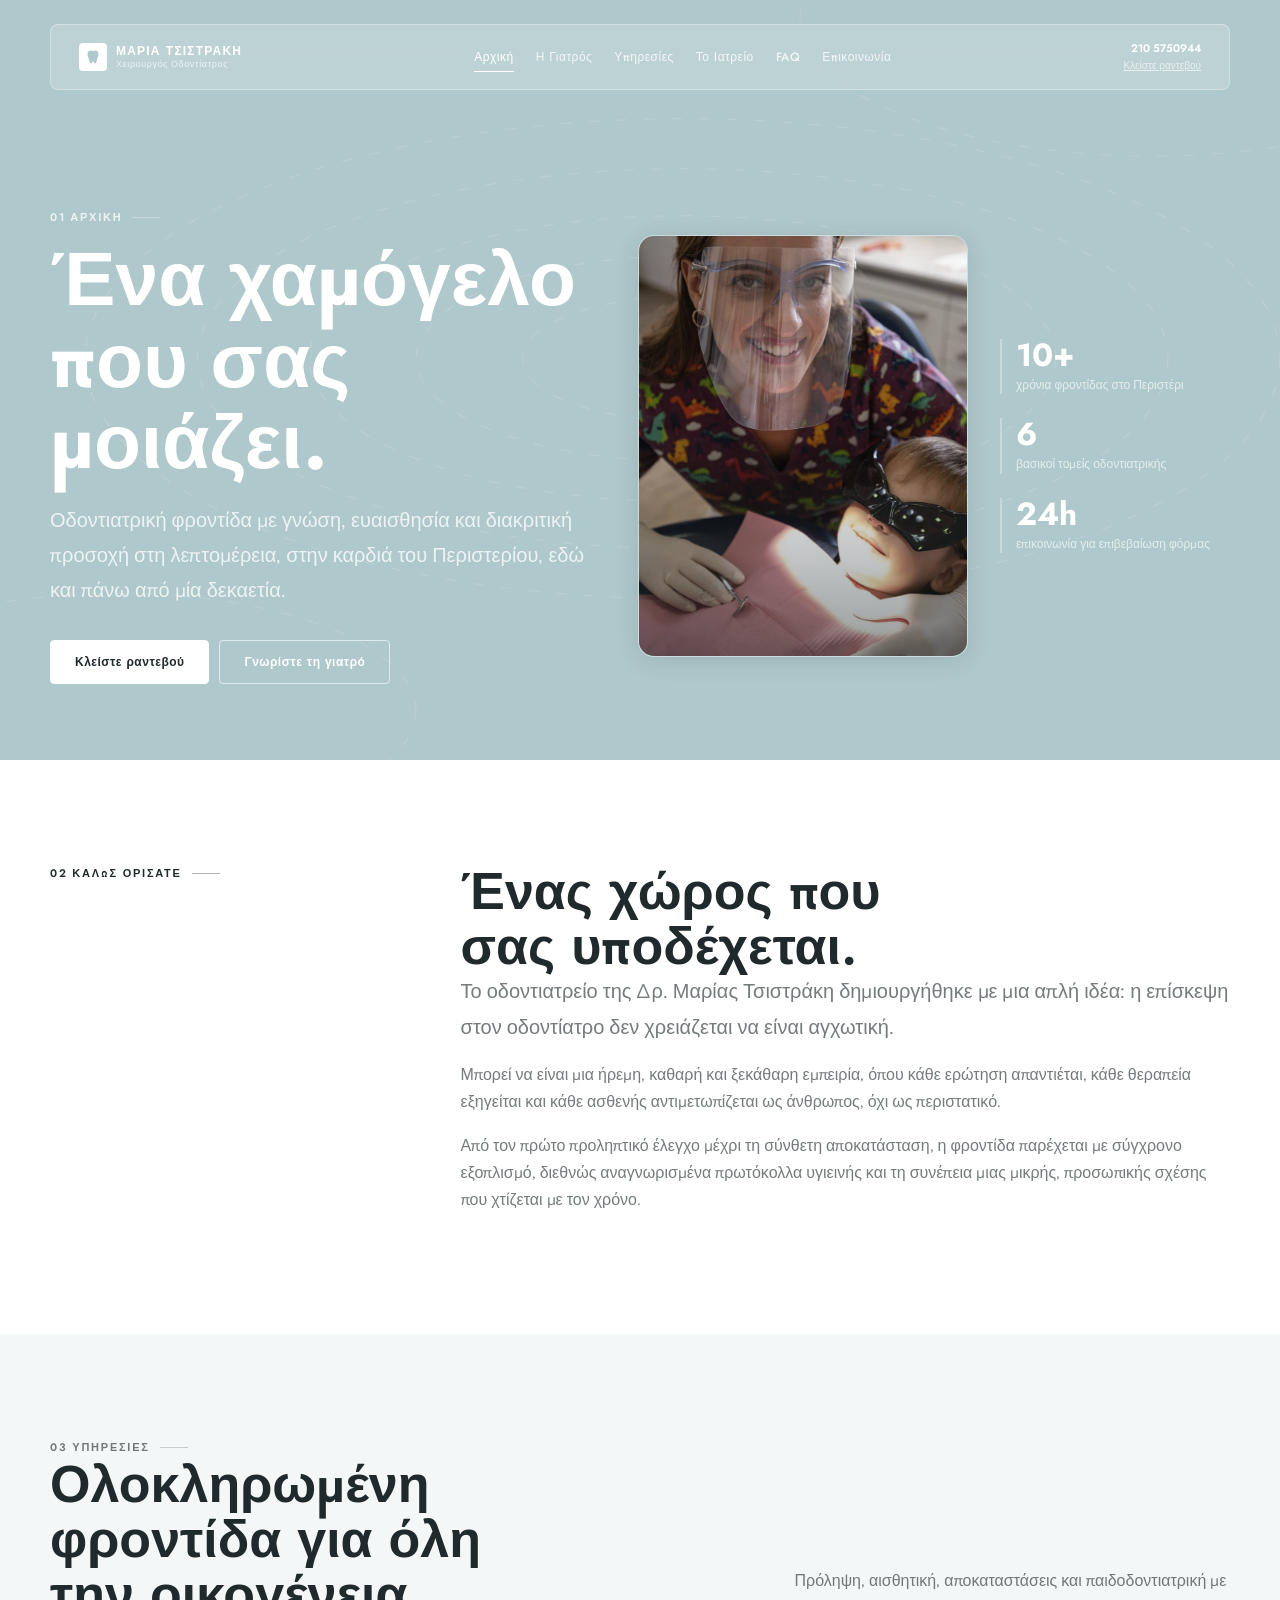
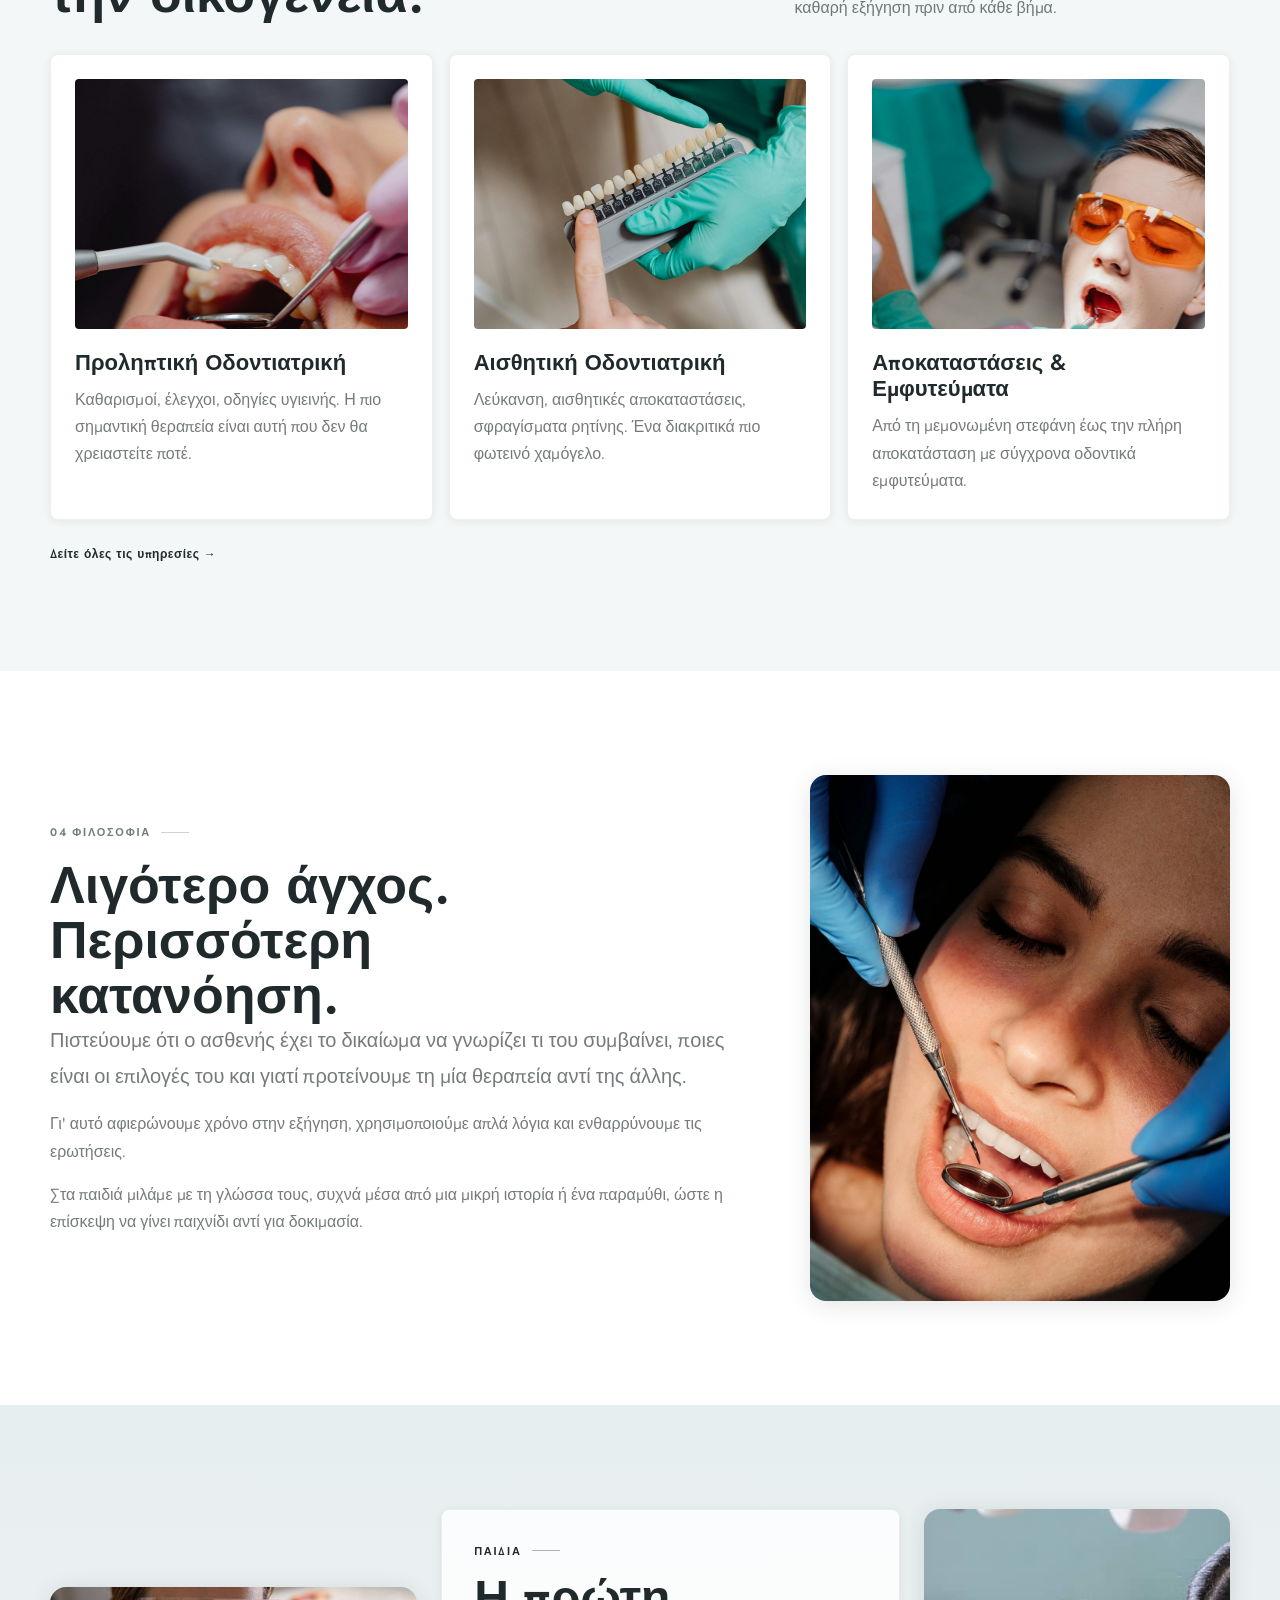
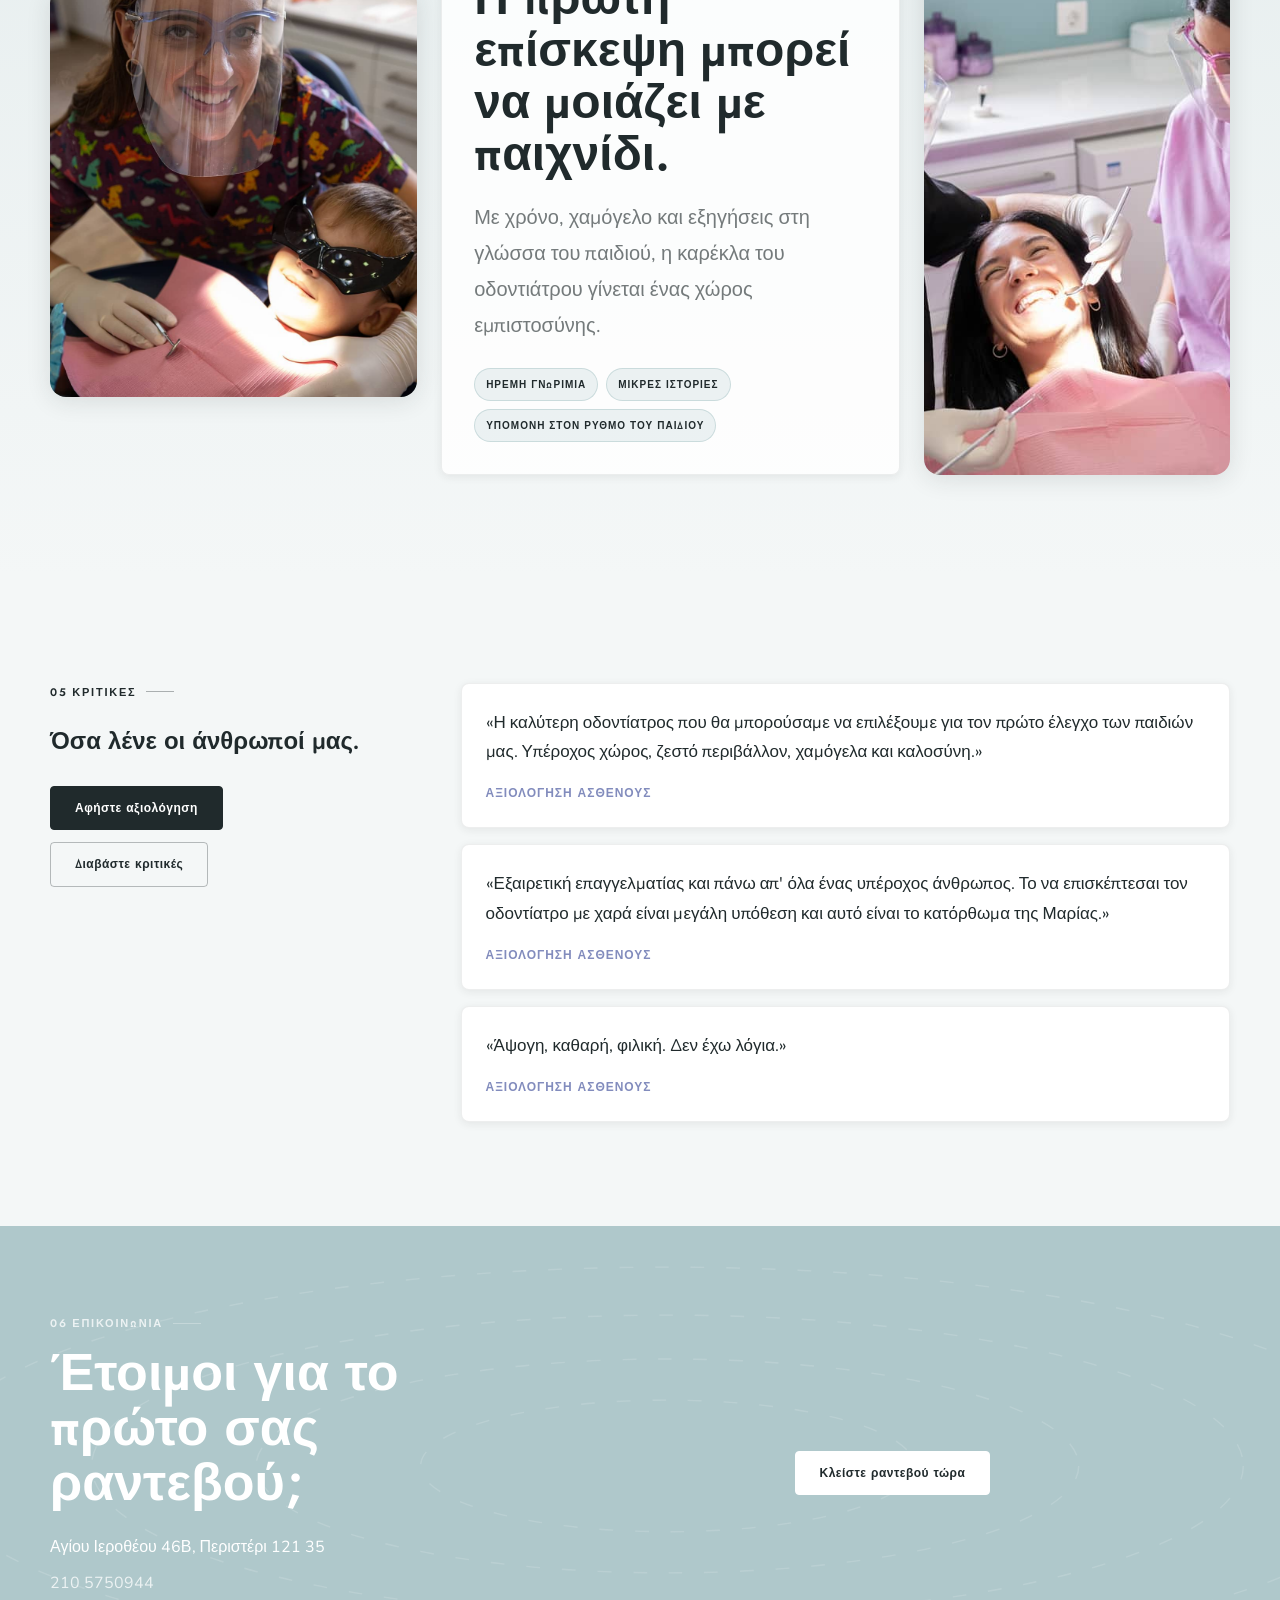
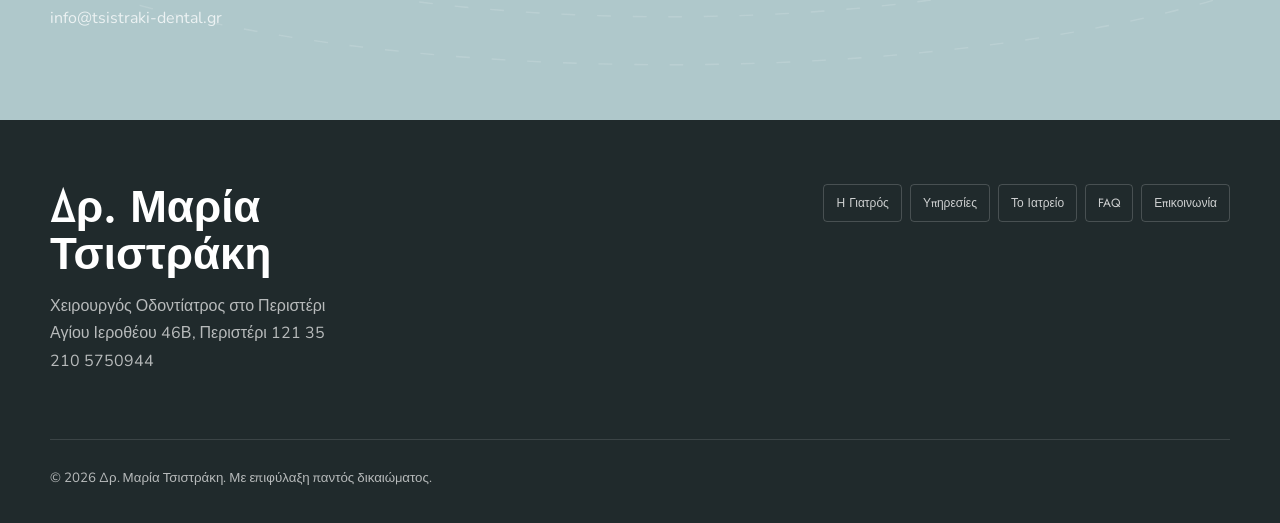
==== index.html @ 5de6d732 "Deploy Tsistraki dental website" ====
<!DOCTYPE html>
<html lang="el">
<head>
  <meta charset="UTF-8" />
  <meta name="viewport" content="width=device-width, initial-scale=1.0" />
  <title>Δρ. Μαρία Τσιστράκη - Χειρουργός Οδοντίατρος στο Περιστέρι</title>
  <meta name="description" content="Δρ. Μαρία Τσιστράκη - Χειρουργός Οδοντίατρος στο Περιστέρι. Ολοκληρωμένη οδοντιατρική φροντίδα με σύγχρονο εξοπλισμό και ανθρώπινη προσέγγιση. Κλείστε ραντεβού: 210 5750944." />
  <link rel="preconnect" href="https://fonts.googleapis.com">
  <link rel="preconnect" href="https://fonts.gstatic.com" crossorigin>
  <link href="https://fonts.googleapis.com/css2?family=Jost:wght@300;400;500;600;700&family=Nunito:wght@300;400;500;600;700&display=swap" rel="stylesheet">
  <link rel="stylesheet" href="styles.css" />
</head>
<body>
  <a class="skip-link" href="#main">Μετάβαση στο περιεχόμενο</a>

  <section class="home-hero topo-section" aria-labelledby="hero-title">
    <svg class="topo-pattern" viewBox="0 0 1200 760" preserveAspectRatio="xMidYMid slice" aria-hidden="true">
      <g fill="none" stroke="white" stroke-width="1">
        <ellipse cx="640" cy="360" rx="560" ry="225" />
        <ellipse cx="640" cy="360" rx="455" ry="178" />
        <ellipse cx="640" cy="360" rx="350" ry="134" />
        <ellipse cx="640" cy="360" rx="250" ry="96" />
        <ellipse cx="640" cy="360" rx="150" ry="58" />
        <ellipse cx="110" cy="690" rx="280" ry="110" />
        <ellipse cx="1080" cy="40" rx="330" ry="130" />
      </g>
    </svg>

    <header class="site-header">
      <div class="nav-shell">
        <a class="brand" href="index.html" aria-label="Αρχική σελίδα">
          <span class="brand__mark" aria-hidden="true">
            <svg viewBox="0 0 24 24"><path d="M8.7 3.4c1.2 0 2 .6 3.3.6s2.1-.6 3.3-.6c2.4 0 4 2.1 4 4.8 0 2.8-1.4 4.8-2 7.4-.5 2.2-.9 5-2.5 5-1.2 0-1.4-2.6-2.8-2.6s-1.6 2.6-2.8 2.6c-1.6 0-2-2.8-2.5-5-.6-2.6-2-4.6-2-7.4 0-2.7 1.6-4.8 4-4.8Z"/></svg>
          </span>
          <span>
            <span class="brand__name">Μαρία Τσιστράκη</span>
            <span class="brand__sub">Χειρουργός Οδοντίατρος</span>
          </span>
        </a>

        <nav class="primary-nav" data-nav aria-label="Κύρια πλοήγηση">
          <a class="is-active" href="index.html">Αρχική</a>
          <a href="profile.html">Η Γιατρός</a>
          <a href="services.html">Υπηρεσίες</a>
          <a href="practice.html">Το Ιατρείο</a>
          <a href="faq.html">FAQ</a>
          <a href="contact.html">Επικοινωνία</a>
        </nav>

        <a class="header-contact" href="tel:+302105750944">
          <strong>210 5750944</strong>
          <span>Κλείστε ραντεβού</span>
        </a>

        <button class="nav-toggle" type="button" data-nav-toggle aria-expanded="false" aria-label="Άνοιγμα μενού">
          <svg viewBox="0 0 24 24" fill="none"><path d="M4 7h16M4 12h16M4 17h16"/></svg>
        </button>
      </div>
    </header>

    <div class="home-hero__grid">
      <div>
        <p class="section-label section-label--light">01 Αρχική</p>
        <h1 id="hero-title">Ένα χαμόγελο που σας μοιάζει.</h1>
        <p class="hero-subtitle">Οδοντιατρική φροντίδα με γνώση, ευαισθησία και διακριτική προσοχή στη λεπτομέρεια, στην καρδιά του Περιστερίου, εδώ και πάνω από μία δεκαετία.</p>
        <div class="hero-actions">
          <a class="btn btn-white" href="contact.html">Κλείστε ραντεβού</a>
          <a class="btn btn-ghost-light" href="profile.html">Γνωρίστε τη γιατρό</a>
        </div>
      </div>

      <div class="hero-media-card" aria-hidden="true">
        <video autoplay muted loop playsinline data-motion-video poster="/assets/doctor-with-child.jpg">
          <source src="/videos/6036530-uhd_3840_2160_30fps.mp4" type="video/mp4" />
        </video>
      </div>

      <div class="hero-stats" aria-label="Σύντομα στοιχεία ιατρείου">
        <div class="hero-stat">
          <strong>10+</strong>
          <span>χρόνια φροντίδας στο Περιστέρι</span>
        </div>
        <div class="hero-stat">
          <strong>6</strong>
          <span>βασικοί τομείς οδοντιατρικής</span>
        </div>
        <div class="hero-stat">
          <strong>24h</strong>
          <span>επικοινωνία για επιβεβαίωση φόρμας</span>
        </div>
      </div>
    </div>
  </section>

  <main id="main">
    <section class="content-section content-section--white" aria-labelledby="welcome-title">
      <div class="section-inner split-grid">
        <p class="section-label">02 Καλώς ορίσατε</p>
        <div class="split-copy">
          <h2 id="welcome-title">Ένας χώρος που σας υποδέχεται.</h2>
          <p class="lead">Το οδοντιατρείο της Δρ. Μαρίας Τσιστράκη δημιουργήθηκε με μια απλή ιδέα: η επίσκεψη στον οδοντίατρο δεν χρειάζεται να είναι αγχωτική.</p>
          <p>Μπορεί να είναι μια ήρεμη, καθαρή και ξεκάθαρη εμπειρία, όπου κάθε ερώτηση απαντιέται, κάθε θεραπεία εξηγείται και κάθε ασθενής αντιμετωπίζεται ως άνθρωπος, όχι ως περιστατικό.</p>
          <p>Από τον πρώτο προληπτικό έλεγχο μέχρι τη σύνθετη αποκατάσταση, η φροντίδα παρέχεται με σύγχρονο εξοπλισμό, διεθνώς αναγνωρισμένα πρωτόκολλα υγιεινής και τη συνέπεια μιας μικρής, προσωπικής σχέσης που χτίζεται με τον χρόνο.</p>
        </div>
      </div>
    </section>

    <section class="content-section" aria-labelledby="services-title">
      <div class="section-inner">
        <div class="section-heading">
          <div>
            <p class="section-label">03 Υπηρεσίες</p>
            <h2 id="services-title">Ολοκληρωμένη φροντίδα για όλη την οικογένεια.</h2>
          </div>
          <p>Πρόληψη, αισθητική, αποκαταστάσεις και παιδοδοντιατρική με καθαρή εξήγηση πριν από κάθε βήμα.</p>
        </div>

        <div class="card-grid">
          <article class="info-card">
            <img src="/assets/pillar-prevention.jpg" alt="Οδοντιατρικά εργαλεία για προληπτική φροντίδα" />
            <h3>Προληπτική Οδοντιατρική</h3>
            <p>Καθαρισμοί, έλεγχοι, οδηγίες υγιεινής. Η πιο σημαντική θεραπεία είναι αυτή που δεν θα χρειαστείτε ποτέ.</p>
          </article>
          <article class="info-card">
            <img src="/assets/pillar-aesthetic.jpg" alt="Αισθητική οδοντιατρική λεπτομέρεια" />
            <h3>Αισθητική Οδοντιατρική</h3>
            <p>Λεύκανση, αισθητικές αποκαταστάσεις, σφραγίσματα ρητίνης. Ένα διακριτικά πιο φωτεινό χαμόγελο.</p>
          </article>
          <article class="info-card">
            <img src="/assets/pillar-restoration.jpg" alt="Οδοντική αποκατάσταση σε εργαστηριακό περιβάλλον" />
            <h3>Αποκαταστάσεις &amp; Εμφυτεύματα</h3>
            <p>Από τη μεμονωμένη στεφάνη έως την πλήρη αποκατάσταση με σύγχρονα οδοντικά εμφυτεύματα.</p>
          </article>
        </div>
        <a class="inline-link" href="services.html">Δείτε όλες τις υπηρεσίες &rarr;</a>
      </div>
    </section>

    <section class="content-section content-section--white" aria-labelledby="philosophy-title">
      <div class="section-inner philosophy-grid">
        <div class="split-copy">
          <p class="section-label">04 Φιλοσοφία</p>
          <h2 id="philosophy-title">Λιγότερο άγχος. Περισσότερη κατανόηση.</h2>
          <p class="lead">Πιστεύουμε ότι ο ασθενής έχει το δικαίωμα να γνωρίζει τι του συμβαίνει, ποιες είναι οι επιλογές του και γιατί προτείνουμε τη μία θεραπεία αντί της άλλης.</p>
          <p>Γι' αυτό αφιερώνουμε χρόνο στην εξήγηση, χρησιμοποιούμε απλά λόγια και ενθαρρύνουμε τις ερωτήσεις.</p>
          <p>Στα παιδιά μιλάμε με τη γλώσσα τους, συχνά μέσα από μια μικρή ιστορία ή ένα παραμύθι, ώστε η επίσκεψη να γίνει παιχνίδι αντί για δοκιμασία.</p>
        </div>
        <div class="philosophy-image">
          <img src="/assets/hero-still.jpg" alt="Ήρεμη οδοντιατρική εξέταση" />
        </div>
      </div>
    </section>

    <section class="content-section kids-section" aria-labelledby="kids-title">
      <div class="section-inner kids-grid">
        <div class="kids-media kids-media--photo">
          <img src="/assets/doctor-with-child.jpg" alt="Η Δρ. Μαρία Τσιστράκη με μικρό ασθενή στο οδοντιατρείο" />
        </div>
        <div class="kids-copy">
          <p class="section-label">Παιδιά</p>
          <h2 id="kids-title">Η πρώτη επίσκεψη μπορεί να μοιάζει με παιχνίδι.</h2>
          <p class="lead">Με χρόνο, χαμόγελο και εξηγήσεις στη γλώσσα του παιδιού, η καρέκλα του οδοντιάτρου γίνεται ένας χώρος εμπιστοσύνης.</p>
          <div class="kids-points" aria-label="Προσέγγιση για παιδιά">
            <span>Ήρεμη γνωριμία</span>
            <span>Μικρές ιστορίες</span>
            <span>Υπομονή στον ρυθμό του παιδιού</span>
          </div>
        </div>
        <div class="kids-media kids-media--video">
          <video autoplay muted loop playsinline data-motion-video poster="/assets/team-care.jpg">
            <source src="/videos/6630544-uhd_4096_2160_25fps.mp4" type="video/mp4" />
          </video>
        </div>
      </div>
    </section>

    <section class="reviews-section" aria-labelledby="reviews-title">
      <div class="section-inner reviews-grid">
        <div>
          <p class="section-label">05 Κριτικές</p>
          <h2 id="reviews-title">Όσα λένε οι άνθρωποί μας.</h2>
          <div class="review-actions">
            <a class="btn btn-primary" href="https://www.google.com/search?q=%CE%94%CF%81.%20%CE%9C%CE%B1%CF%81%CE%AF%CE%B1%20%CE%A4%CF%83%CE%B9%CF%83%CF%84%CF%81%CE%AC%CE%BA%CE%B7%20%CE%BF%CE%B4%CE%BF%CE%BD%CF%84%CE%AF%CE%B1%CF%84%CF%81%CE%BF%CF%82%20%CE%A0%CE%B5%CF%81%CE%B9%CF%83%CF%84%CE%AD%CF%81%CE%B9%20write%20a%20review" target="_blank" rel="noopener">Αφήστε αξιολόγηση</a>
            <a class="btn btn-ghost" href="https://www.google.com/search?q=%CE%94%CF%81.%20%CE%9C%CE%B1%CF%81%CE%AF%CE%B1%20%CE%A4%CF%83%CE%B9%CF%83%CF%84%CF%81%CE%AC%CE%BA%CE%B7%20%CE%BF%CE%B4%CE%BF%CE%BD%CF%84%CE%AF%CE%B1%CF%84%CF%81%CE%BF%CF%82%20%CE%A0%CE%B5%CF%81%CE%B9%CF%83%CF%84%CE%AD%CF%81%CE%B9%20Google%20reviews" target="_blank" rel="noopener">Διαβάστε κριτικές</a>
          </div>
        </div>
        <div class="review-list">
          <blockquote class="review-card">
            <p>«Η καλύτερη οδοντίατρος που θα μπορούσαμε να επιλέξουμε για τον πρώτο έλεγχο των παιδιών μας. Υπέροχος χώρος, ζεστό περιβάλλον, χαμόγελα και καλοσύνη.»</p>
            <cite>Αξιολόγηση ασθενούς</cite>
          </blockquote>
          <blockquote class="review-card">
            <p>«Εξαιρετική επαγγελματίας και πάνω απ' όλα ένας υπέροχος άνθρωπος. Το να επισκέπτεσαι τον οδοντίατρο με χαρά είναι μεγάλη υπόθεση και αυτό είναι το κατόρθωμα της Μαρίας.»</p>
            <cite>Αξιολόγηση ασθενούς</cite>
          </blockquote>
          <blockquote class="review-card">
            <p>«Άψογη, καθαρή, φιλική. Δεν έχω λόγια.»</p>
            <cite>Αξιολόγηση ασθενούς</cite>
          </blockquote>
        </div>
      </div>
    </section>

    <section class="cta-band topo-section" aria-labelledby="cta-title">
      <svg class="topo-pattern" viewBox="0 0 1200 360" preserveAspectRatio="xMidYMid slice" aria-hidden="true">
        <g fill="none" stroke="white" stroke-width="1">
          <ellipse cx="620" cy="175" rx="540" ry="145" />
          <ellipse cx="620" cy="175" rx="420" ry="110" />
          <ellipse cx="620" cy="175" rx="300" ry="78" />
          <ellipse cx="620" cy="175" rx="180" ry="48" />
        </g>
      </svg>
      <div class="section-inner cta-band__grid">
        <div>
          <p class="section-label section-label--light">06 Επικοινωνία</p>
          <h2 id="cta-title">Έτοιμοι για το πρώτο σας ραντεβού;</h2>
          <ul class="cta-list">
            <li>Αγίου Ιεροθέου 46Β, Περιστέρι 121 35</li>
            <li><a href="tel:+302105750944">210 5750944</a></li>
            <li><a href="mailto:info@tsistraki-dental.gr">info@tsistraki-dental.gr</a></li>
          </ul>
        </div>
        <div>
          <a class="btn btn-white" href="contact.html">Κλείστε ραντεβού τώρα</a>
        </div>
      </div>
    </section>
  </main>

  <footer class="site-footer">
    <div class="section-inner footer-grid">
      <div>
        <h2>Δρ. Μαρία Τσιστράκη</h2>
        <p>Χειρουργός Οδοντίατρος στο Περιστέρι<br>Αγίου Ιεροθέου 46Β, Περιστέρι 121 35<br>210 5750944</p>
      </div>
      <nav class="footer-nav" aria-label="Πλοήγηση υποσέλιδου">
        <a href="profile.html">Η Γιατρός</a>
        <a href="services.html">Υπηρεσίες</a>
        <a href="practice.html">Το Ιατρείο</a>
        <a href="faq.html">FAQ</a>
        <a href="contact.html">Επικοινωνία</a>
      </nav>
    </div>
    <div class="section-inner footer-bottom">
      <small>© 2026 Δρ. Μαρία Τσιστράκη. Με επιφύλαξη παντός δικαιώματος.</small>
    </div>
  </footer>

  <script src="script.js"></script>
</body>
</html>
---- styles.css ----
:root {
  --color-dark: #202A2C;
  --color-gray-blue: #828CBD;
  --color-teal: #AFC8CB;
  --color-teal-dark: #7AAEB3;
  --color-white: #FFFFFF;
  --color-surface: #F4F7F7;
  --color-line: rgba(32, 42, 44, 0.1);
  --color-muted: rgba(32, 42, 44, 0.62);

  --font-heading: "Jost", sans-serif;
  --font-body: "Nunito", "Trebuchet MS", sans-serif;

  --space-1: 4px;
  --space-2: 8px;
  --space-3: 12px;
  --space-4: 16px;
  --space-5: 20px;
  --space-6: 24px;
  --space-8: 32px;
  --space-12: 48px;
  --space-16: 64px;
  --space-20: 80px;
  --space-24: 96px;

  --radius-sm: 4px;
  --radius-md: 8px;
  --radius-lg: 16px;
  --radius-full: 9999px;

  --shadow-sm: 0 2px 8px rgba(32, 42, 44, .08);
  --shadow-md: 0 4px 24px rgba(32, 42, 44, .12);
  --shadow-lg: 0 8px 48px rgba(32, 42, 44, .16);

  --transition-fast: 150ms ease;
  --transition-base: 250ms ease;
  --transition-slow: 400ms ease;
}

*,
*::before,
*::after {
  box-sizing: border-box;
}

html {
  scroll-behavior: smooth;
}

body {
  margin: 0;
  background: var(--color-surface);
  color: var(--color-dark);
  font-family: var(--font-body);
  font-size: 16px;
  line-height: 1.7;
  letter-spacing: 0;
}

body.nav-open {
  overflow: hidden;
}

img,
video {
  display: block;
  max-width: 100%;
}

a {
  color: inherit;
  text-decoration: none;
}

button,
input,
select,
textarea {
  font: inherit;
}

.skip-link {
  position: absolute;
  left: 16px;
  top: 16px;
  z-index: 20;
  transform: translateY(-140%);
  background: var(--color-white);
  color: var(--color-dark);
  padding: 10px 14px;
  border-radius: var(--radius-sm);
}

.skip-link:focus {
  transform: translateY(0);
}

.section-inner {
  width: min(1180px, calc(100% - 32px));
  margin-inline: auto;
}

.topo-section {
  position: relative;
  overflow: hidden;
  background: var(--color-teal);
  color: var(--color-white);
}

.topo-pattern {
  position: absolute;
  inset: 0;
  width: 100%;
  height: 100%;
  opacity: .14;
  pointer-events: none;
  transform-origin: 50% 50%;
}

.home-hero .topo-pattern,
.cta-band .topo-pattern {
  animation: topo-drift 28s ease-in-out infinite alternate;
}

.home-hero .topo-pattern ellipse,
.cta-band .topo-pattern ellipse {
  stroke-dasharray: 10 16;
  animation: topo-dash 34s linear infinite;
}

.home-hero .topo-pattern ellipse:nth-child(2n),
.cta-band .topo-pattern ellipse:nth-child(2n) {
  animation-duration: 42s;
  animation-direction: reverse;
}

.topo-section > *:not(.topo-pattern) {
  position: relative;
}

.site-header {
  z-index: 10;
  width: min(1180px, calc(100% - 32px));
  margin-inline: auto;
  padding-top: var(--space-6);
}

.nav-shell {
  display: flex;
  align-items: center;
  gap: var(--space-6);
  padding: 14px 28px;
  border: 1px solid rgba(255, 255, 255, .32);
  border-radius: var(--radius-md);
  background: rgba(255, 255, 255, .18);
  backdrop-filter: blur(14px);
  -webkit-backdrop-filter: blur(14px);
}

.site-header--light {
  padding-bottom: var(--space-6);
}

.site-header--light .nav-shell {
  border-color: rgba(32, 42, 44, .08);
  background: rgba(255, 255, 255, .86);
  box-shadow: var(--shadow-sm);
}

.brand {
  display: inline-flex;
  align-items: center;
  gap: 9px;
  flex: 0 0 auto;
}

.brand__mark {
  display: grid;
  place-items: center;
  width: 28px;
  height: 28px;
  border-radius: var(--radius-sm);
  background: var(--color-white);
}

.brand__mark svg {
  width: 18px;
  height: 18px;
  fill: var(--color-teal);
}

.brand__name {
  display: block;
  color: var(--color-white);
  font-family: var(--font-heading);
  font-size: 12px;
  font-weight: 700;
  letter-spacing: .1em;
  line-height: 1.2;
  text-transform: uppercase;
}

.brand__sub {
  display: block;
  color: rgba(255, 255, 255, .74);
  font-size: 9px;
  font-weight: 300;
  letter-spacing: .07em;
  line-height: 1.2;
}

.site-header--light .brand__name {
  color: var(--color-dark);
}

.site-header--light .brand__sub {
  color: rgba(32, 42, 44, .52);
}

.primary-nav {
  display: flex;
  align-items: center;
  justify-content: center;
  gap: 22px;
  flex: 1;
}

.primary-nav a {
  position: relative;
  color: rgba(255, 255, 255, .82);
  font-family: var(--font-heading);
  font-size: 12px;
  font-weight: 500;
  letter-spacing: .04em;
  white-space: nowrap;
  transition: color var(--transition-fast);
}

.primary-nav a:hover,
.primary-nav a:focus-visible,
.primary-nav a.is-active {
  color: var(--color-white);
}

.primary-nav a.is-active::after {
  content: "";
  position: absolute;
  left: 0;
  right: 0;
  bottom: -5px;
  height: 1px;
  background: currentColor;
}

.site-header--light .primary-nav a {
  color: rgba(32, 42, 44, .68);
}

.site-header--light .primary-nav a:hover,
.site-header--light .primary-nav a:focus-visible,
.site-header--light .primary-nav a.is-active {
  color: var(--color-dark);
}

.header-contact {
  flex: 0 0 auto;
  text-align: right;
}

.header-contact strong {
  display: block;
  color: var(--color-white);
  font-family: var(--font-heading);
  font-size: 11px;
  font-weight: 600;
}

.header-contact span {
  display: block;
  color: rgba(255, 255, 255, .66);
  font-size: 10px;
  text-decoration: underline;
}

.site-header--light .header-contact strong {
  color: var(--color-dark);
}

.site-header--light .header-contact span {
  color: rgba(32, 42, 44, .52);
}

.nav-toggle {
  display: none;
  width: 38px;
  height: 38px;
  border: 1.5px solid rgba(255, 255, 255, .48);
  border-radius: var(--radius-sm);
  background: transparent;
  color: var(--color-white);
  cursor: pointer;
}

.nav-toggle svg {
  width: 20px;
  height: 20px;
  stroke: currentColor;
  stroke-width: 1.5;
  stroke-linecap: round;
}

.site-header--light .nav-toggle {
  border-color: rgba(32, 42, 44, .2);
  color: var(--color-dark);
}

.btn {
  display: inline-flex;
  align-items: center;
  justify-content: center;
  gap: 8px;
  min-height: 44px;
  padding: 11px 24px;
  border: 1.5px solid transparent;
  border-radius: var(--radius-sm);
  font-family: var(--font-heading);
  font-size: 12px;
  font-weight: 600;
  letter-spacing: .04em;
  cursor: pointer;
  transition: transform var(--transition-base), box-shadow var(--transition-base), background var(--transition-base), border-color var(--transition-base), color var(--transition-base);
}

.btn:hover,
.btn:focus-visible {
  transform: translateY(-1px);
}

.btn-white {
  background: var(--color-white);
  border-color: var(--color-white);
  color: var(--color-dark);
}

.btn-white:hover,
.btn-white:focus-visible {
  box-shadow: 0 4px 14px rgba(32, 42, 44, .28);
}

.btn-ghost-light {
  background: transparent;
  border-color: rgba(255, 255, 255, .62);
  color: var(--color-white);
}

.btn-ghost-light:hover,
.btn-ghost-light:focus-visible {
  background: rgba(255, 255, 255, .14);
  border-color: var(--color-white);
}

.btn-primary {
  background: var(--color-dark);
  border-color: var(--color-dark);
  color: var(--color-white);
}

.btn-primary:hover,
.btn-primary:focus-visible {
  box-shadow: 0 4px 14px rgba(32, 42, 44, .28);
}

.btn-ghost {
  background: transparent;
  border-color: rgba(32, 42, 44, .3);
  color: var(--color-dark);
}

.btn-ghost:hover,
.btn-ghost:focus-visible {
  background: var(--color-dark);
  border-color: var(--color-dark);
  color: var(--color-white);
}

.section-label {
  display: flex;
  align-items: center;
  gap: 10px;
  margin: 0 0 var(--space-3);
  color: var(--color-dark);
  font-family: var(--font-heading);
  font-size: 11px;
  font-weight: 600;
  letter-spacing: .16em;
  text-transform: uppercase;
}

.section-label::after {
  content: "";
  width: 28px;
  height: 1px;
  background: currentColor;
  opacity: .35;
}

.section-label--light {
  color: rgba(255, 255, 255, .78);
}

.home-hero {
  min-height: 760px;
}

.home-hero__grid {
  display: grid;
  grid-template-columns: minmax(0, 1fr) minmax(220px, 330px) minmax(180px, 230px);
  gap: var(--space-8);
  align-items: center;
  width: min(1180px, calc(100% - 32px));
  margin-inline: auto;
  padding: clamp(72px, 10vw, 118px) 0 64px;
}

.home-hero h1,
.page-hero h1,
.split-copy h1,
.split-copy h2,
.section-heading h1,
.section-heading h2,
.cta-band h2,
.site-footer h2 {
  margin: 0;
  font-family: var(--font-heading);
  letter-spacing: 0;
  line-height: 1.06;
}

.home-hero h1 {
  max-width: 11ch;
  color: var(--color-white);
  font-size: clamp(46px, 6vw, 78px);
  font-weight: 700;
}

.hero-subtitle {
  max-width: 620px;
  margin: var(--space-5, 20px) 0 0;
  color: rgba(255, 255, 255, .78);
  font-size: clamp(17px, 2vw, 20px);
  line-height: 1.75;
}

.hero-actions {
  display: flex;
  flex-wrap: wrap;
  gap: 10px;
  margin-top: var(--space-8);
}

.hero-media-card {
  position: relative;
  overflow: hidden;
  min-height: 420px;
  border: 1px solid rgba(255, 255, 255, .28);
  border-radius: var(--radius-lg);
  background: rgba(255, 255, 255, .14);
  box-shadow: var(--shadow-md);
}

.hero-media-card video,
.hero-media-card img {
  width: 100%;
  height: 100%;
  min-height: 420px;
  object-fit: cover;
  filter: saturate(.84) contrast(.96);
}

.hero-media-card::after {
  content: "";
  position: absolute;
  inset: 0;
  background: linear-gradient(180deg, transparent 48%, rgba(32, 42, 44, .46));
}

.hero-stats {
  display: grid;
  gap: var(--space-6);
}

.hero-stat {
  padding-left: 14px;
  border-left: 2px solid rgba(255, 255, 255, .3);
}

.hero-stat strong {
  display: block;
  color: var(--color-white);
  font-family: var(--font-heading);
  font-size: 32px;
  font-weight: 700;
  line-height: 1;
}

.hero-stat span {
  display: block;
  margin-top: 6px;
  color: rgba(255, 255, 255, .68);
  font-size: 12px;
  line-height: 1.45;
}

.content-section {
  padding: clamp(64px, 9vw, 104px) 0;
}

.content-section--white {
  background: var(--color-white);
}

.split-grid {
  display: grid;
  grid-template-columns: minmax(220px, .44fr) minmax(0, 1fr);
  gap: clamp(32px, 6vw, 72px);
  align-items: start;
}

.split-copy h1,
.split-copy h2,
.section-heading h1,
.section-heading h2,
.cta-band h2 {
  max-width: 15ch;
  font-size: clamp(34px, 4.8vw, 52px);
  font-weight: 600;
}

.lead {
  color: var(--color-muted);
  font-size: clamp(17px, 2vw, 20px);
  line-height: 1.8;
}

.split-copy p {
  margin: 0 0 var(--space-4);
  color: var(--color-muted);
}

.feature-media {
  overflow: hidden;
  border-radius: var(--radius-lg);
  box-shadow: var(--shadow-sm);
}

.feature-media img {
  width: 100%;
  aspect-ratio: 5 / 4;
  object-fit: cover;
}

.section-heading {
  display: grid;
  grid-template-columns: minmax(0, .9fr) minmax(260px, .55fr);
  gap: var(--space-8);
  align-items: end;
  margin-bottom: var(--space-8);
}

.section-heading p {
  margin: 0;
  color: var(--color-muted);
}

.card-grid {
  display: grid;
  grid-template-columns: repeat(3, minmax(0, 1fr));
  gap: var(--space-4);
}

.info-card,
.review-card,
.service-item,
.contact-card,
.form-panel,
.faq-list details,
.credential-card {
  border: 1px solid rgba(32, 42, 44, .08);
  border-radius: var(--radius-md);
  background: var(--color-white);
  box-shadow: var(--shadow-sm);
}

.info-card {
  padding: var(--space-6);
}

.info-card img {
  width: 100%;
  aspect-ratio: 4 / 3;
  object-fit: cover;
  margin-bottom: var(--space-5, 20px);
  border-radius: var(--radius-sm);
}

.info-card h3,
.service-item h3,
.credential-card h3 {
  margin: 0 0 var(--space-3);
  font-family: var(--font-heading);
  font-size: 22px;
  font-weight: 600;
  line-height: 1.2;
}

.info-card p,
.service-item p,
.credential-card p {
  margin: 0;
  color: var(--color-muted);
}

.inline-link {
  display: inline-flex;
  margin-top: var(--space-6);
  color: var(--color-dark);
  font-family: var(--font-heading);
  font-size: 12px;
  font-weight: 600;
  letter-spacing: .04em;
}

.philosophy-grid {
  display: grid;
  grid-template-columns: minmax(0, .9fr) minmax(260px, .55fr);
  gap: clamp(32px, 6vw, 72px);
  align-items: center;
}

.philosophy-image {
  overflow: hidden;
  border-radius: var(--radius-lg);
  box-shadow: var(--shadow-md);
}

.philosophy-image img {
  width: 100%;
  aspect-ratio: 4 / 5;
  object-fit: cover;
}

.kids-section {
  background: linear-gradient(180deg, rgba(175, 200, 203, .2), rgba(255, 255, 255, 0));
}

.kids-grid {
  display: grid;
  grid-template-columns: minmax(220px, .6fr) minmax(0, .75fr) minmax(220px, .5fr);
  gap: var(--space-6);
  align-items: center;
}

.kids-copy {
  padding: var(--space-8);
  border: 1px solid rgba(32, 42, 44, .08);
  border-radius: var(--radius-md);
  background: rgba(255, 255, 255, .82);
  box-shadow: var(--shadow-sm);
}

.kids-copy h2 {
  margin: 0;
  font-family: var(--font-heading);
  font-size: clamp(32px, 4vw, 48px);
  font-weight: 600;
  letter-spacing: 0;
  line-height: 1.08;
}

.kids-media {
  overflow: hidden;
  border-radius: var(--radius-lg);
  box-shadow: var(--shadow-md);
}

.kids-media img,
.kids-media video {
  width: 100%;
  min-height: 410px;
  height: 100%;
  object-fit: cover;
}

.kids-media--photo img {
  object-position: 50% 28%;
}

.kids-media--video {
  align-self: stretch;
}

.kids-points {
  display: flex;
  flex-wrap: wrap;
  gap: var(--space-2);
  margin-top: var(--space-6);
}

.kids-points span {
  padding: 7px 11px;
  border: 1px solid rgba(175, 200, 203, .55);
  border-radius: var(--radius-full);
  background: rgba(175, 200, 203, .22);
  color: var(--color-dark);
  font-family: var(--font-heading);
  font-size: 10px;
  font-weight: 600;
  letter-spacing: .1em;
  text-transform: uppercase;
}

.reviews-section {
  padding: clamp(64px, 9vw, 104px) 0;
}

.reviews-grid {
  display: grid;
  grid-template-columns: .44fr 1fr;
  gap: clamp(32px, 6vw, 72px);
  align-items: start;
}

.review-list {
  display: grid;
  gap: var(--space-4);
}

.review-actions {
  display: flex;
  flex-wrap: wrap;
  gap: var(--space-3);
  margin-top: var(--space-6);
}

.review-card {
  margin: 0;
  padding: var(--space-6);
}

.review-card p {
  margin: 0;
  color: var(--color-dark);
  font-size: 17px;
  line-height: 1.75;
}

.review-card cite {
  display: block;
  margin-top: var(--space-4);
  color: var(--color-gray-blue);
  font-family: var(--font-heading);
  font-size: 12px;
  font-style: normal;
  font-weight: 600;
  letter-spacing: .08em;
  text-transform: uppercase;
}

.cta-band {
  padding: clamp(56px, 8vw, 88px) 0;
}

.cta-band__grid {
  display: grid;
  grid-template-columns: minmax(0, .9fr) minmax(240px, .55fr);
  gap: var(--space-8);
  align-items: center;
}

.cta-band p,
.cta-band a:not(.btn) {
  color: rgba(255, 255, 255, .76);
}

.cta-list {
  display: grid;
  gap: var(--space-2);
  margin: var(--space-6) 0 0;
  padding: 0;
  list-style: none;
}

.page-hero {
  padding-bottom: clamp(64px, 9vw, 104px);
}

.page-hero__inner {
  display: grid;
  grid-template-columns: minmax(0, .78fr) minmax(260px, .48fr);
  gap: clamp(32px, 6vw, 72px);
  align-items: end;
  width: min(1180px, calc(100% - 32px));
  margin: clamp(56px, 9vw, 104px) auto 0;
}

.page-hero h1 {
  max-width: 14ch;
  color: var(--color-white);
  font-size: clamp(46px, 6vw, 72px);
  font-weight: 700;
}

.page-hero p {
  max-width: 650px;
  margin: var(--space-4) 0 0;
  color: rgba(255, 255, 255, .78);
  font-size: clamp(17px, 2vw, 20px);
}

.page-hero__media {
  overflow: hidden;
  border-radius: var(--radius-lg);
  box-shadow: var(--shadow-md);
}

.page-hero__media img {
  width: 100%;
  aspect-ratio: 4 / 5;
  object-fit: cover;
}

.profile-layout {
  display: grid;
  grid-template-columns: minmax(220px, .34fr) minmax(0, 1fr);
  gap: clamp(32px, 6vw, 72px);
  align-items: start;
}

.profile-aside {
  position: sticky;
  top: var(--space-6);
  padding: var(--space-6);
  border-left: 2px solid var(--color-teal);
  background: rgba(255, 255, 255, .58);
}

.profile-aside strong {
  display: block;
  font-family: var(--font-heading);
  font-size: 26px;
  line-height: 1.1;
}

.profile-aside span {
  display: block;
  margin-top: var(--space-2);
  color: var(--color-muted);
}

.profile-content {
  display: grid;
  gap: var(--space-4);
}

.credential-card {
  padding: clamp(24px, 4vw, 40px);
}

.credential-card ul,
.practice-list,
.plain-list {
  display: grid;
  gap: var(--space-3);
  margin: 0;
  padding: 0;
  list-style: none;
}

.credential-card li,
.practice-list li,
.plain-list li {
  padding-top: var(--space-3);
  border-top: 1px solid rgba(32, 42, 44, .08);
  color: var(--color-muted);
}

.credential-card li:first-child,
.practice-list li:first-child,
.plain-list li:first-child {
  padding-top: 0;
  border-top: 0;
}

.services-directory {
  display: grid;
  gap: var(--space-8);
}

.service-group {
  display: grid;
  grid-template-columns: minmax(220px, .35fr) minmax(0, 1fr);
  gap: var(--space-6);
  padding-top: var(--space-8);
  border-top: 1px solid var(--color-line);
}

.service-group:first-child {
  padding-top: 0;
  border-top: 0;
}

.service-group h2 {
  margin: 0;
  font-family: var(--font-heading);
  font-size: clamp(26px, 3vw, 36px);
  line-height: 1.1;
}

.service-items {
  display: grid;
  grid-template-columns: repeat(3, minmax(0, 1fr));
  gap: var(--space-4);
}

.service-item {
  padding: var(--space-6);
}

.practice-feature {
  display: grid;
  grid-template-columns: minmax(0, .8fr) minmax(260px, .55fr);
  gap: clamp(32px, 6vw, 72px);
  align-items: center;
}

.practice-feature__media {
  overflow: hidden;
  border-radius: var(--radius-lg);
  box-shadow: var(--shadow-md);
}

.practice-feature__media img {
  width: 100%;
  aspect-ratio: 16 / 10;
  object-fit: cover;
}

.equipment-grid {
  display: grid;
  grid-template-columns: repeat(5, minmax(0, 1fr));
  gap: var(--space-4);
}

.equipment-grid .info-card {
  min-height: 160px;
}

.faq-list {
  display: grid;
  gap: var(--space-3);
}

.faq-list details {
  padding: var(--space-4) var(--space-6);
}

.faq-list summary {
  display: flex;
  align-items: center;
  justify-content: space-between;
  gap: var(--space-4);
  cursor: pointer;
  font-family: var(--font-heading);
  font-size: 18px;
  font-weight: 600;
  line-height: 1.35;
}

.faq-list summary::-webkit-details-marker {
  display: none;
}

.faq-list summary::after {
  content: "+";
  flex: 0 0 auto;
  color: var(--color-gray-blue);
  font-size: 24px;
  font-weight: 300;
}

.faq-list details[open] summary::after {
  content: "-";
}

.faq-list p {
  max-width: 820px;
  margin: var(--space-4) 0 0;
  color: var(--color-muted);
}

.contact-layout {
  display: grid;
  grid-template-columns: minmax(0, .68fr) minmax(320px, .62fr);
  gap: var(--space-6);
  align-items: start;
}

.contact-cards {
  display: grid;
  gap: var(--space-3);
  margin-top: var(--space-6);
}

.contact-card {
  padding: var(--space-5, 20px);
}

.contact-card span,
.form-label {
  display: block;
  margin-bottom: var(--space-2);
  color: var(--color-gray-blue);
  font-family: var(--font-heading);
  font-size: 11px;
  font-weight: 600;
  letter-spacing: .08em;
  text-transform: uppercase;
}

.contact-card strong {
  display: block;
  color: var(--color-dark);
  font-size: 18px;
  font-weight: 600;
}

.contact-card small {
  display: block;
  margin-top: var(--space-2);
  color: var(--color-muted);
}

.form-panel {
  padding: clamp(24px, 4vw, 40px);
}

.form-panel h2 {
  margin: 0 0 var(--space-6);
  font-family: var(--font-heading);
  font-size: 30px;
  line-height: 1.1;
}

.form-grid {
  display: grid;
  grid-template-columns: 1fr 1fr;
  gap: var(--space-4);
}

.form-group {
  display: grid;
  gap: var(--space-2);
}

.form-group--full {
  grid-column: 1 / -1;
}

.form-input {
  width: 100%;
  min-height: 44px;
  padding: 11px 14px;
  border: 1.5px solid rgba(32, 42, 44, .14);
  border-radius: var(--radius-sm);
  outline: none;
  background: var(--color-white);
  color: var(--color-dark);
  font-size: 14px;
  transition: border-color var(--transition-fast), box-shadow var(--transition-fast);
}

textarea.form-input {
  min-height: 120px;
  resize: vertical;
}

.form-input:focus {
  border-color: var(--color-teal);
  box-shadow: 0 0 0 3px rgba(175, 200, 203, .28);
}

.form-note {
  margin: var(--space-4) 0 0;
  color: var(--color-muted);
  font-size: 14px;
}

.form-panel .btn {
  width: fit-content;
  margin-top: var(--space-6);
}

.map-panel {
  overflow: hidden;
  min-height: 360px;
  margin-top: var(--space-4);
  border: 1px solid rgba(32, 42, 44, .08);
  border-radius: var(--radius-md);
  background: var(--color-white);
  box-shadow: var(--shadow-sm);
}

.map-panel iframe {
  width: 100%;
  height: 360px;
  border: 0;
  filter: grayscale(.12) saturate(.78);
}

.contact-visual-panel {
  overflow: hidden;
  border: 1px solid rgba(32, 42, 44, .08);
  border-radius: var(--radius-md);
  background: var(--color-white);
  box-shadow: var(--shadow-sm);
}

.contact-visual-panel img {
  width: 100%;
  aspect-ratio: 4 / 3;
  object-fit: cover;
}

.contact-visual-copy {
  padding: clamp(24px, 4vw, 40px);
}

.contact-visual-copy h2 {
  margin: 0;
  font-family: var(--font-heading);
  font-size: clamp(28px, 3.6vw, 42px);
  font-weight: 600;
  letter-spacing: 0;
  line-height: 1.08;
}

.contact-visual-copy p {
  margin: var(--space-4) 0 0;
  color: var(--color-muted);
}

.contact-actions {
  display: flex;
  flex-wrap: wrap;
  gap: var(--space-3);
  margin-top: var(--space-6);
}

.site-footer {
  padding: var(--space-16) 0 var(--space-8);
  background: var(--color-dark);
  color: var(--color-white);
}

.footer-grid {
  display: grid;
  grid-template-columns: minmax(0, .8fr) minmax(260px, .55fr);
  gap: var(--space-8);
  align-items: start;
}

.site-footer h2 {
  max-width: 14ch;
  font-size: clamp(30px, 4vw, 44px);
  font-weight: 600;
}

.site-footer p,
.site-footer li,
.site-footer small {
  color: rgba(255, 255, 255, .68);
}

.footer-nav {
  display: flex;
  flex-wrap: wrap;
  gap: var(--space-2);
  justify-content: flex-end;
}

.footer-nav a {
  padding: 8px 12px;
  border: 1px solid rgba(255, 255, 255, .18);
  border-radius: var(--radius-sm);
  color: rgba(255, 255, 255, .78);
  font-family: var(--font-heading);
  font-size: 12px;
}

.footer-bottom {
  margin-top: var(--space-12);
  padding-top: var(--space-6);
  border-top: 1px solid rgba(255, 255, 255, .12);
}

@keyframes topo-drift {
  from {
    transform: translate3d(-1.2%, -.6%, 0) scale(1);
  }

  to {
    transform: translate3d(1.2%, .8%, 0) scale(1.035);
  }
}

@keyframes topo-dash {
  to {
    stroke-dashoffset: -260;
  }
}

@media (max-width: 1080px) {
  .home-hero__grid,
  .page-hero__inner,
  .split-grid,
  .philosophy-grid,
  .kids-grid,
  .reviews-grid,
  .cta-band__grid,
  .profile-layout,
  .practice-feature,
  .contact-layout,
  .footer-grid,
  .section-heading,
  .service-group {
    grid-template-columns: 1fr;
  }

  .home-hero__grid {
    padding-top: 72px;
  }

  .hero-stats {
    grid-template-columns: repeat(3, 1fr);
  }

  .kids-copy {
    order: -1;
  }

  .card-grid,
  .service-items,
  .equipment-grid {
    grid-template-columns: repeat(2, minmax(0, 1fr));
  }

  .profile-aside {
    position: static;
  }

  .footer-nav {
    justify-content: flex-start;
  }
}

@media (max-width: 820px) {
  .nav-shell {
    justify-content: space-between;
    padding: 12px 14px;
  }

  .nav-toggle {
    display: grid;
    place-items: center;
  }

  .header-contact {
    display: none;
  }

  .primary-nav {
    position: fixed;
    inset: 86px 16px auto 16px;
    display: grid;
    justify-content: stretch;
    gap: 0;
    padding: var(--space-3);
    border: 1px solid rgba(32, 42, 44, .08);
    border-radius: var(--radius-md);
    background: rgba(255, 255, 255, .96);
    box-shadow: var(--shadow-lg);
    opacity: 0;
    pointer-events: none;
    transform: translateY(-8px);
    transition: opacity var(--transition-base), transform var(--transition-base);
  }

  body.nav-open .primary-nav {
    opacity: 1;
    pointer-events: auto;
    transform: translateY(0);
  }

  .primary-nav a,
  .site-header--light .primary-nav a {
    padding: 12px;
    color: var(--color-dark);
  }

  .primary-nav a.is-active::after {
    display: none;
  }

  .home-hero {
    min-height: auto;
  }

  .home-hero h1,
  .page-hero h1 {
    max-width: 12ch;
  }

  .hero-media-card,
  .hero-media-card video,
  .hero-media-card img {
    min-height: 320px;
  }

  .kids-media img,
  .kids-media video {
    min-height: 320px;
  }

  .hero-stats,
  .card-grid,
  .service-items,
  .equipment-grid,
  .form-grid {
    grid-template-columns: 1fr;
  }

  .form-group--full {
    grid-column: auto;
  }
}

@media (max-width: 560px) {
  .brand__name {
    font-size: 10px;
  }

  .brand__sub {
    display: none;
  }

  .home-hero__grid,
  .page-hero__inner {
    width: min(100% - 24px, 1180px);
  }

  .section-inner,
  .site-header {
    width: min(100% - 24px, 1180px);
  }

  .hero-actions,
  .contact-actions {
    display: grid;
  }

  .btn,
  .form-panel .btn {
    width: 100%;
  }

  .content-section,
  .reviews-section {
    padding: 56px 0;
  }
}

@media (prefers-reduced-motion: reduce) {
  *,
  *::before,
  *::after {
    animation-duration: .001ms !important;
    animation-iteration-count: 1 !important;
    scroll-behavior: auto !important;
    transition-duration: .001ms !important;
  }
}
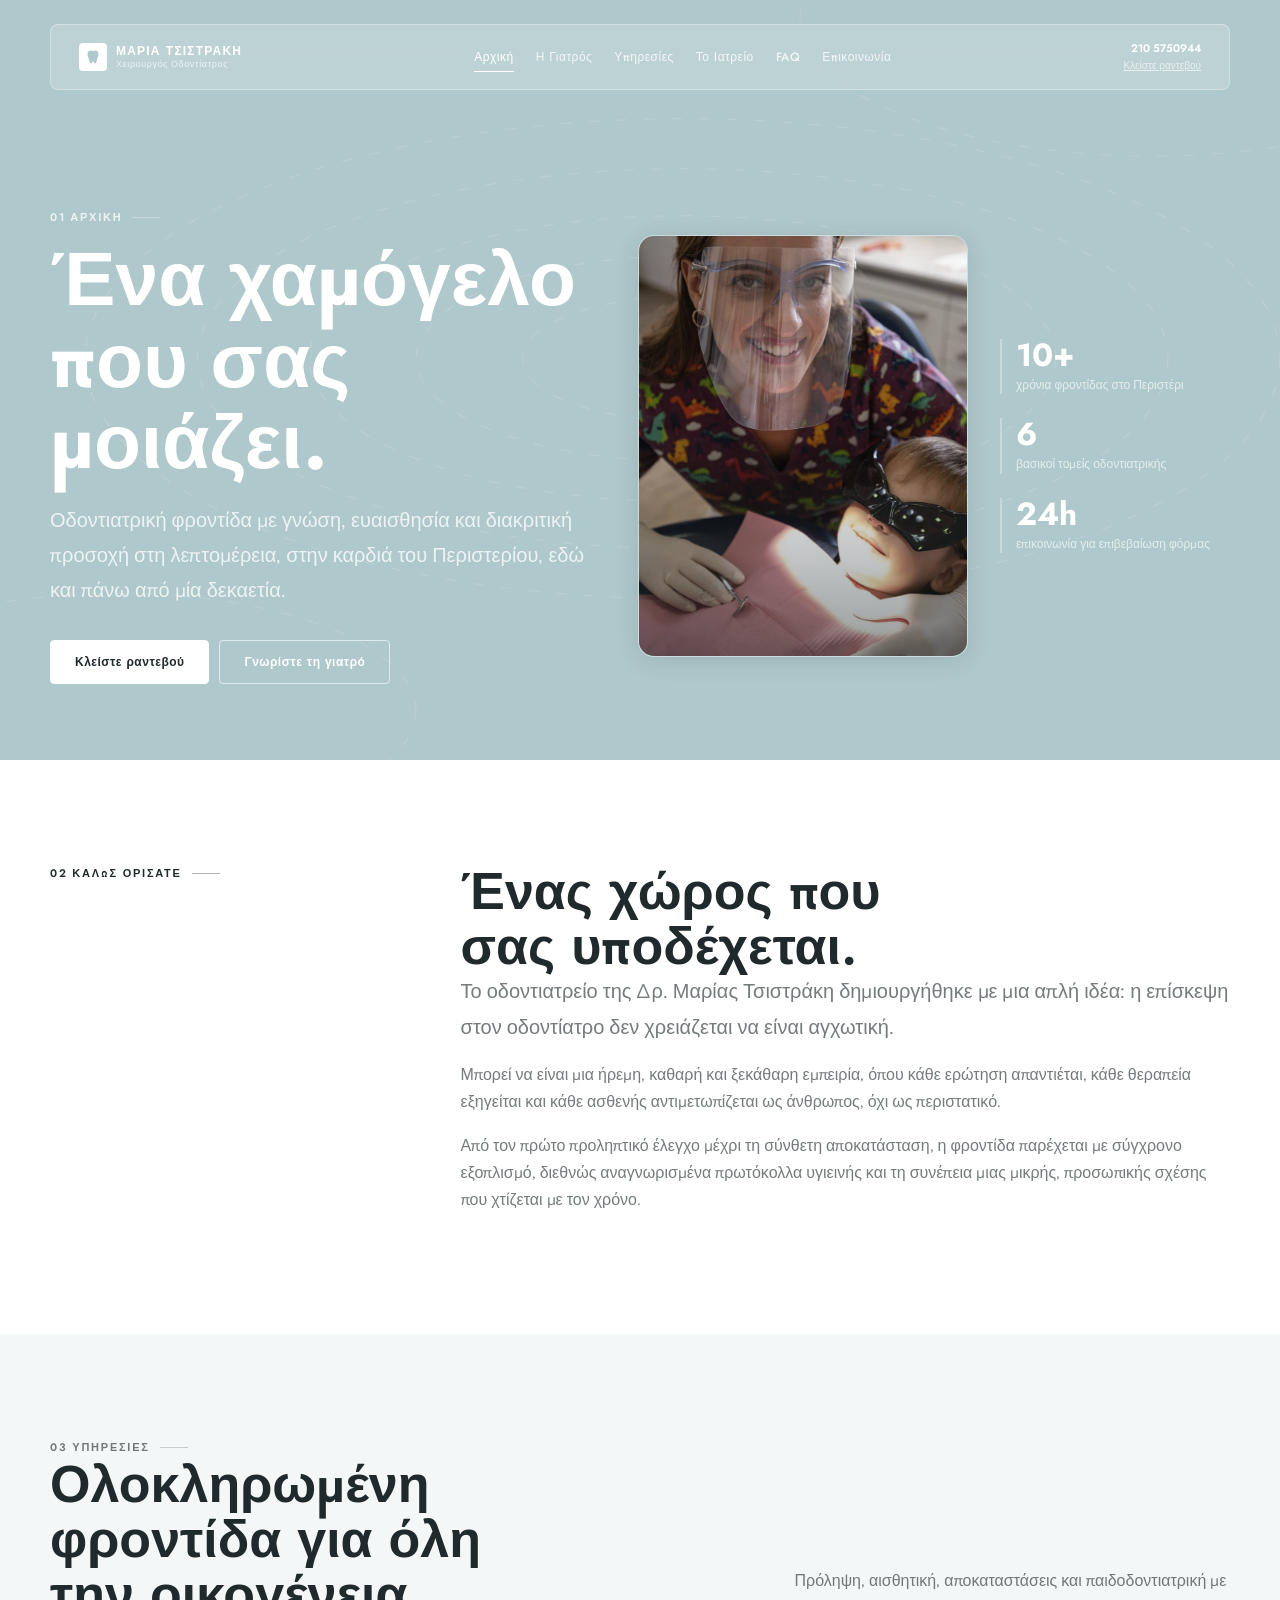
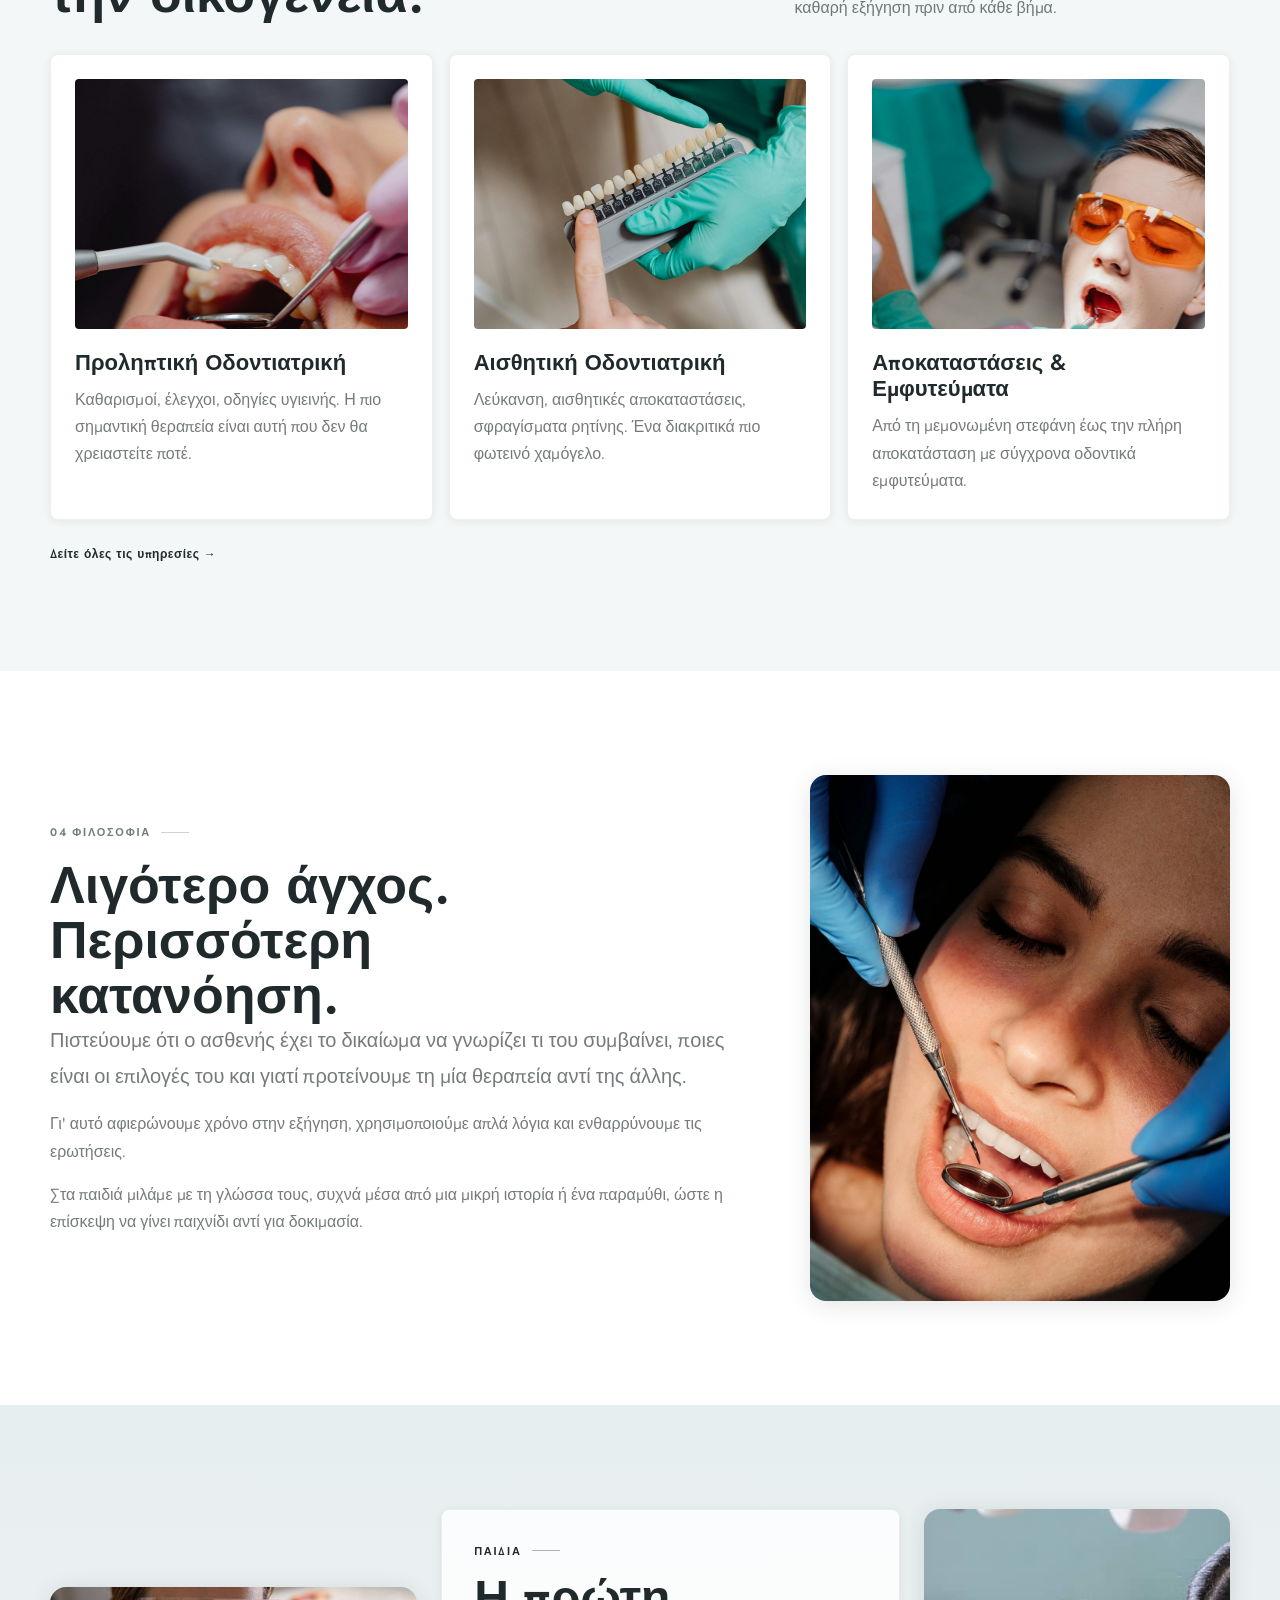
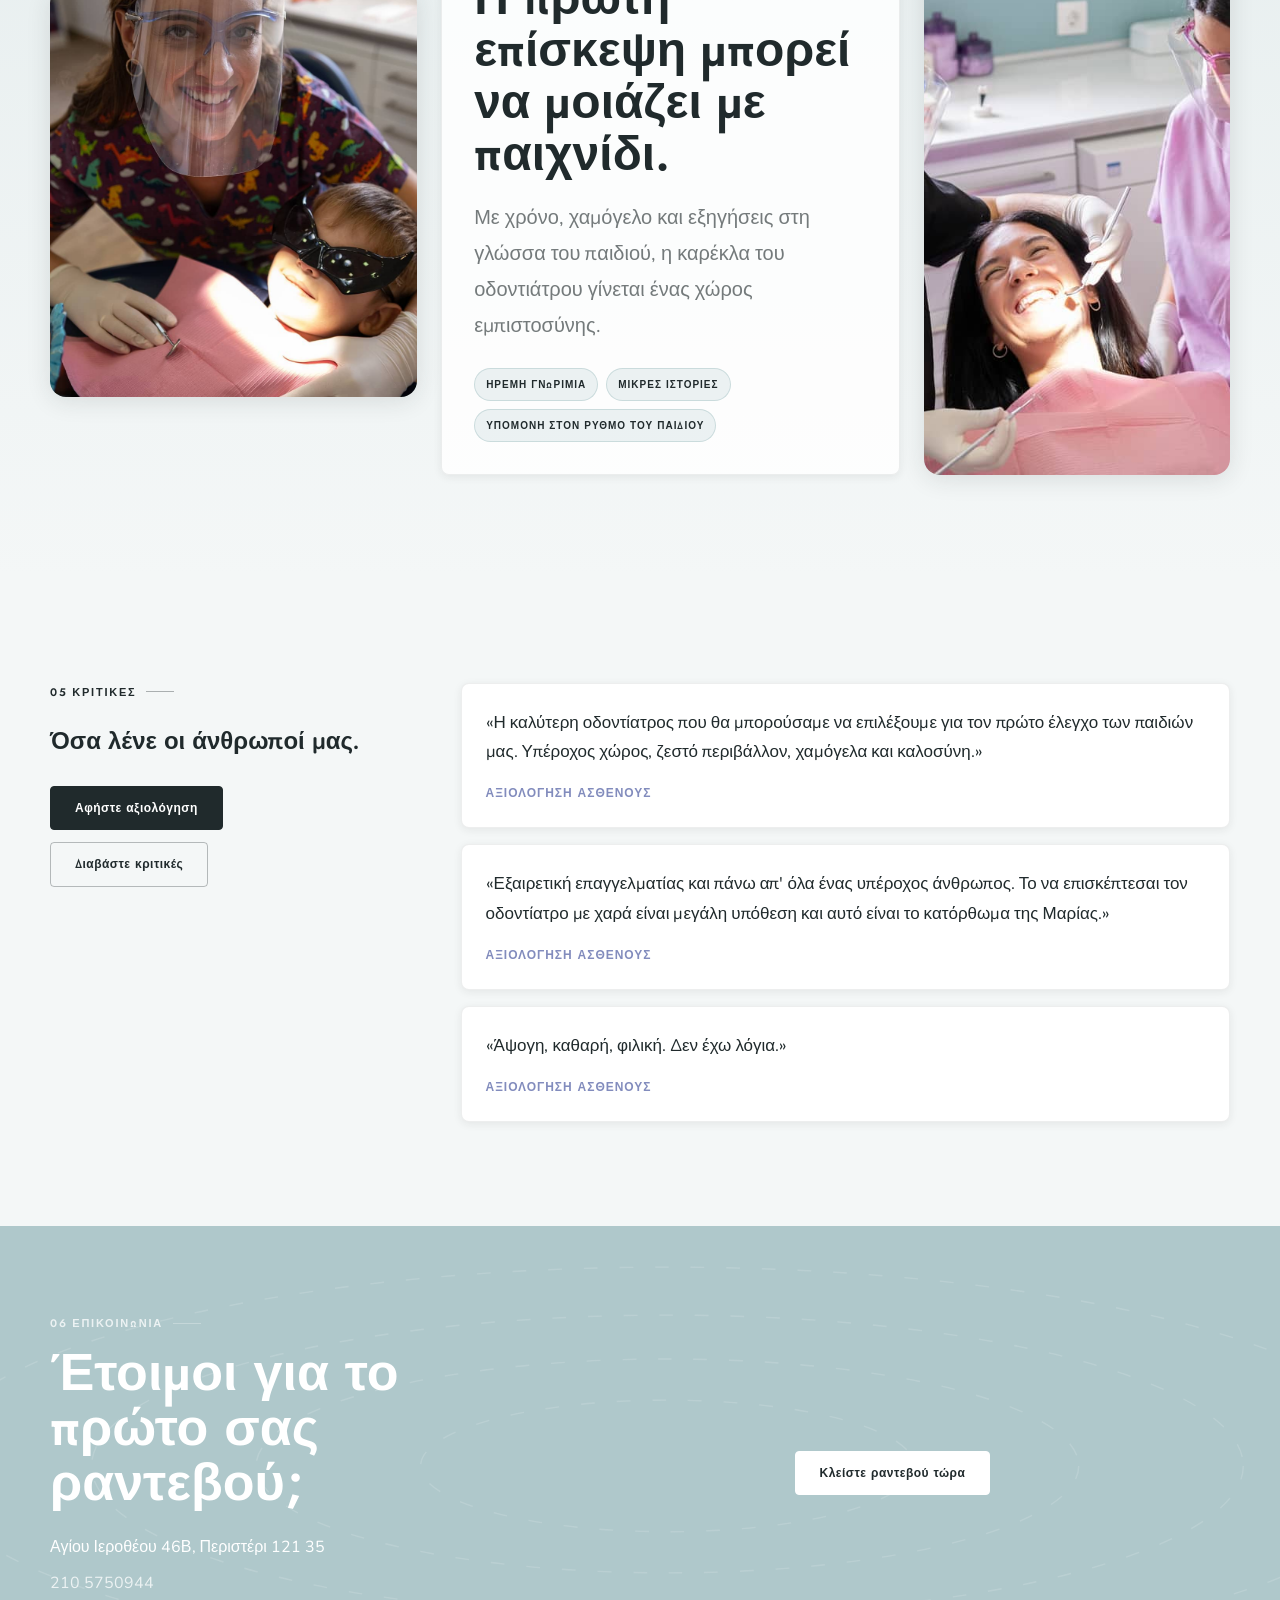
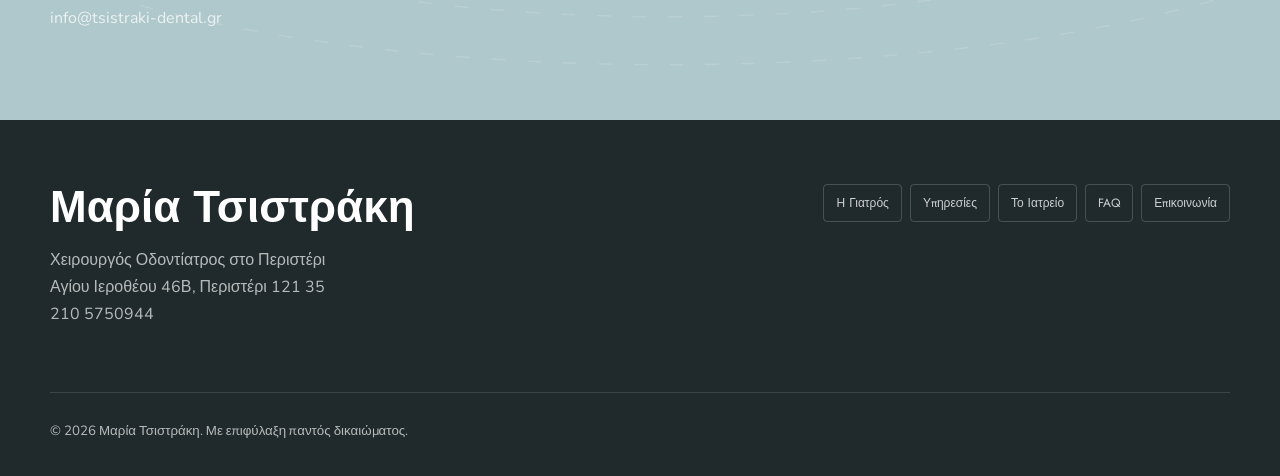
==== commit 9e50f493: "Remove doctor prefix from footer name" ====
--- a/index.html
+++ b/index.html
@@ -1,4 +1,4 @@
-<!DOCTYPE html>
+﻿<!DOCTYPE html>
 <html lang="el">
 <head>
   <meta charset="UTF-8" />
@@ -70,8 +70,8 @@
       </div>
 
       <div class="hero-media-card" aria-hidden="true">
-        <video autoplay muted loop playsinline data-motion-video poster="/assets/doctor-with-child.jpg">
-          <source src="/videos/6036530-uhd_3840_2160_30fps.mp4" type="video/mp4" />
+        <video autoplay muted loop playsinline data-motion-video poster="assets/doctor-with-child.jpg">
+          <source src="videos/6036530-uhd_3840_2160_30fps.mp4" type="video/mp4" />
         </video>
       </div>
 
@@ -117,17 +117,17 @@
 
         <div class="card-grid">
           <article class="info-card">
-            <img src="/assets/pillar-prevention.jpg" alt="Οδοντιατρικά εργαλεία για προληπτική φροντίδα" />
+            <img src="assets/pillar-prevention.jpg" alt="Οδοντιατρικά εργαλεία για προληπτική φροντίδα" />
             <h3>Προληπτική Οδοντιατρική</h3>
             <p>Καθαρισμοί, έλεγχοι, οδηγίες υγιεινής. Η πιο σημαντική θεραπεία είναι αυτή που δεν θα χρειαστείτε ποτέ.</p>
           </article>
           <article class="info-card">
-            <img src="/assets/pillar-aesthetic.jpg" alt="Αισθητική οδοντιατρική λεπτομέρεια" />
+            <img src="assets/pillar-aesthetic.jpg" alt="Αισθητική οδοντιατρική λεπτομέρεια" />
             <h3>Αισθητική Οδοντιατρική</h3>
             <p>Λεύκανση, αισθητικές αποκαταστάσεις, σφραγίσματα ρητίνης. Ένα διακριτικά πιο φωτεινό χαμόγελο.</p>
           </article>
           <article class="info-card">
-            <img src="/assets/pillar-restoration.jpg" alt="Οδοντική αποκατάσταση σε εργαστηριακό περιβάλλον" />
+            <img src="assets/pillar-restoration.jpg" alt="Οδοντική αποκατάσταση σε εργαστηριακό περιβάλλον" />
             <h3>Αποκαταστάσεις &amp; Εμφυτεύματα</h3>
             <p>Από τη μεμονωμένη στεφάνη έως την πλήρη αποκατάσταση με σύγχρονα οδοντικά εμφυτεύματα.</p>
           </article>
@@ -146,7 +146,7 @@
           <p>Στα παιδιά μιλάμε με τη γλώσσα τους, συχνά μέσα από μια μικρή ιστορία ή ένα παραμύθι, ώστε η επίσκεψη να γίνει παιχνίδι αντί για δοκιμασία.</p>
         </div>
         <div class="philosophy-image">
-          <img src="/assets/hero-still.jpg" alt="Ήρεμη οδοντιατρική εξέταση" />
+          <img src="assets/hero-still.jpg" alt="Ήρεμη οδοντιατρική εξέταση" />
         </div>
       </div>
     </section>
@@ -154,7 +154,7 @@
     <section class="content-section kids-section" aria-labelledby="kids-title">
       <div class="section-inner kids-grid">
         <div class="kids-media kids-media--photo">
-          <img src="/assets/doctor-with-child.jpg" alt="Η Δρ. Μαρία Τσιστράκη με μικρό ασθενή στο οδοντιατρείο" />
+          <img src="assets/doctor-with-child.jpg" alt="Η Δρ. Μαρία Τσιστράκη με μικρό ασθενή στο οδοντιατρείο" />
         </div>
         <div class="kids-copy">
           <p class="section-label">Παιδιά</p>
@@ -167,8 +167,8 @@
           </div>
         </div>
         <div class="kids-media kids-media--video">
-          <video autoplay muted loop playsinline data-motion-video poster="/assets/team-care.jpg">
-            <source src="/videos/6630544-uhd_4096_2160_25fps.mp4" type="video/mp4" />
+          <video autoplay muted loop playsinline data-motion-video poster="assets/team-care.jpg">
+            <source src="videos/6630544-uhd_4096_2160_25fps.mp4" type="video/mp4" />
           </video>
         </div>
       </div>
@@ -230,7 +230,7 @@
   <footer class="site-footer">
     <div class="section-inner footer-grid">
       <div>
-        <h2>Δρ. Μαρία Τσιστράκη</h2>
+        <h2>Μαρία Τσιστράκη</h2>
         <p>Χειρουργός Οδοντίατρος στο Περιστέρι<br>Αγίου Ιεροθέου 46Β, Περιστέρι 121 35<br>210 5750944</p>
       </div>
       <nav class="footer-nav" aria-label="Πλοήγηση υποσέλιδου">
@@ -242,7 +242,7 @@
       </nav>
     </div>
     <div class="section-inner footer-bottom">
-      <small>© 2026 Δρ. Μαρία Τσιστράκη. Με επιφύλαξη παντός δικαιώματος.</small>
+      <small>© 2026 Μαρία Τσιστράκη. Με επιφύλαξη παντός δικαιώματος.</small>
     </div>
   </footer>
 
--- a/styles.css
+++ b/styles.css
@@ -1,4 +1,4 @@
-:root {
+﻿:root {
   --color-dark: #202A2C;
   --color-gray-blue: #828CBD;
   --color-teal: #AFC8CB;
